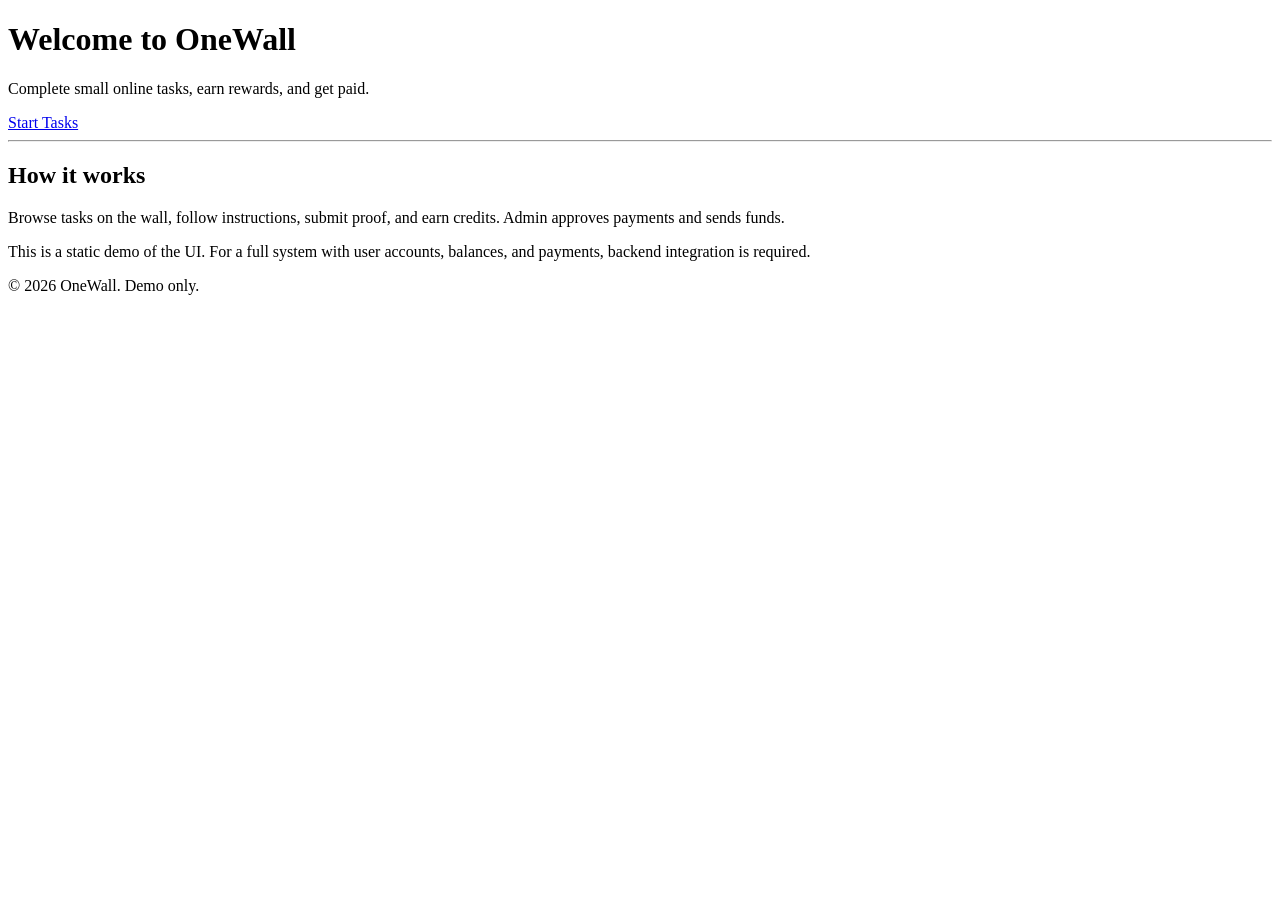
==== index.html @ 2d93a88f "Add initial HTML structure for OneWall landing page" ====
<!DOCTYPE html>
<html lang="en">
<head>
<meta charset="UTF-8">
<meta name="viewport" content="width=device-width, initial-scale=1.0">
<title>OneWall - Micro Tasks</title>
<link rel="stylesheet" href="styles.css">
</head>
<body>

<div class="container">
  <div class="landing-hero">
    <h1>Welcome to OneWall</h1>
    <p>Complete small online tasks, earn rewards, and get paid.</p>
    <!-- Link to user task wall -->
    <a href="tasks.html" class="btn-main">Start Tasks</a>
  </div>

  <hr>

  <h2>How it works</h2>
  <p>
    Browse tasks on the wall, follow instructions, submit proof, and earn credits. Admin approves payments and sends funds.
  </p>
  <p>
    This is a static demo of the UI. For a full system with user accounts, balances, and payments, backend integration is required.
  </p>

  <div class="footer">
    &copy; 2026 OneWall. Demo only.
  </div>
</div>

</body>
</html>
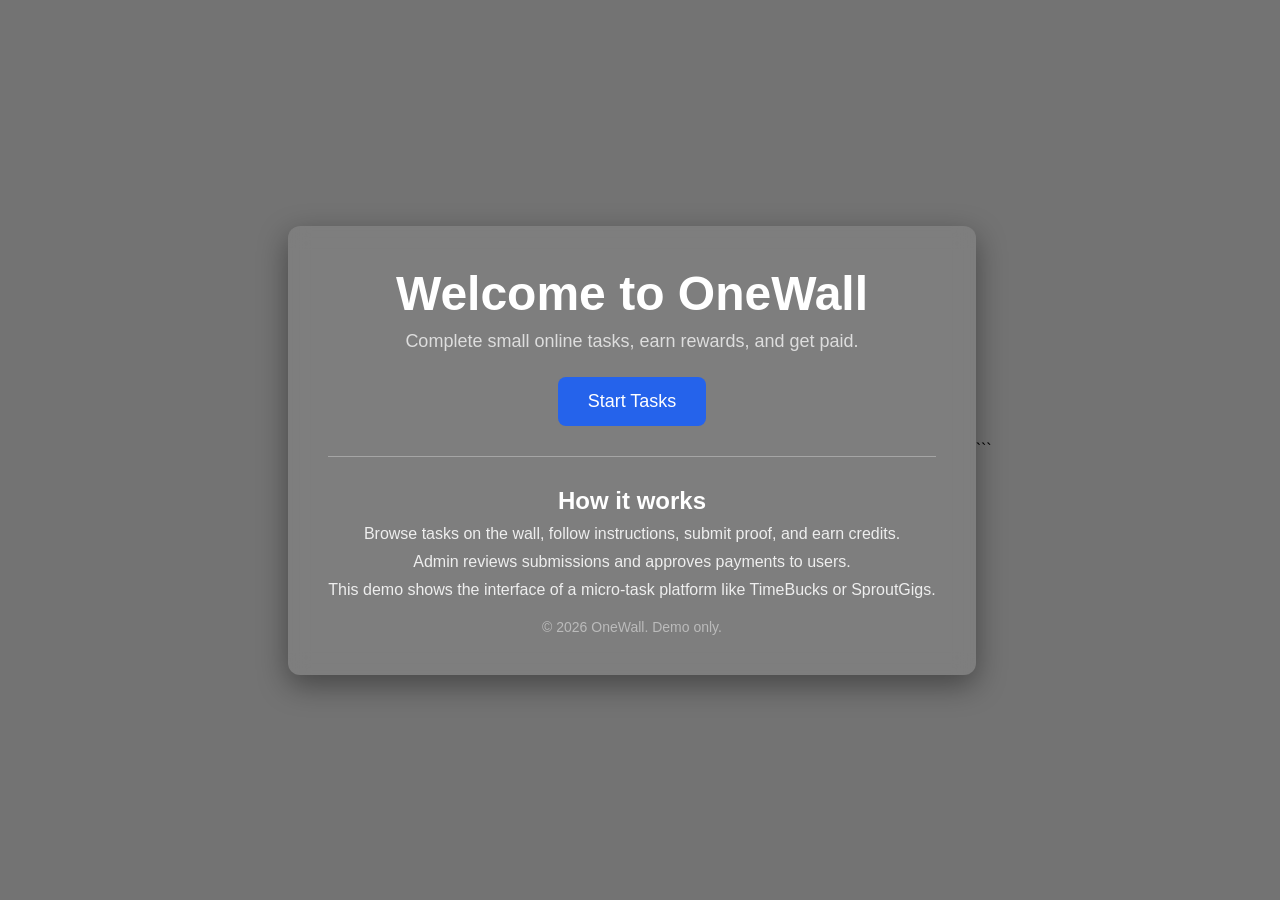
==== commit aa68f703: "Revise landing hero and how it works sections Updated the landing hero section and improved content " ====
--- a/index.html
+++ b/index.html
@@ -3,33 +3,204 @@
 <head>
 <meta charset="UTF-8">
 <meta name="viewport" content="width=device-width, initial-scale=1.0">
+
 <title>OneWall - Micro Tasks</title>
-<link rel="stylesheet" href="styles.css">
+
+<style>
+
+*{
+margin:0;
+padding:0;
+box-sizing:border-box;
+font-family:Arial, Helvetica, sans-serif;
+}
+
+/* Background */
+
+body{
+height:100vh;
+display:flex;
+align-items:center;
+justify-content:center;
+background-image:url("https://images.unsplash.com/photo-1551288049-bebda4e38f71");
+background-size:cover;
+background-position:center;
+background-attachment:fixed;
+}
+
+/* Dark overlay */
+
+body::before{
+content:"";
+position:fixed;
+top:0;
+left:0;
+width:100%;
+height:100%;
+background:rgba(0,0,0,0.55);
+z-index:-1;
+}
+
+/* Container */
+
+.container{
+max-width:900px;
+padding:40px;
+text-align:center;
+color:white;
+background:rgba(255,255,255,0.08);
+backdrop-filter:blur(10px);
+border-radius:12px;
+box-shadow:0 10px 30px rgba(0,0,0,0.4);
+animation:fadeIn 1.5s;
+}
+
+/* Hero */
+
+.landing-hero h1{
+font-size:48px;
+margin-bottom:10px;
+}
+
+.landing-hero p{
+font-size:18px;
+margin-bottom:25px;
+color:#ddd;
+}
+
+/* Button */
+
+.btn-main{
+display:inline-block;
+padding:14px 30px;
+background:#2563eb;
+color:white;
+text-decoration:none;
+border-radius:8px;
+font-size:18px;
+transition:0.3s;
+}
+
+.btn-main:hover{
+background:#1d4ed8;
+transform:scale(1.05);
+box-shadow:0 8px 20px rgba(0,0,0,0.4);
+}
+
+/* Divider */
+
+hr{
+margin:30px 0;
+border:none;
+border-top:1px solid rgba(255,255,255,0.3);
+}
+
+/* How it works */
+
+h2{
+margin-bottom:10px;
+}
+
+p{
+margin-bottom:10px;
+color:#eee;
+}
+
+/* Footer */
+
+.footer{
+margin-top:20px;
+font-size:14px;
+color:#bbb;
+}
+
+/* Animation */
+
+@keyframes fadeIn{
+from{
+opacity:0;
+transform:translateY(30px);
+}
+to{
+opacity:1;
+transform:translateY(0);
+}
+}
+
+/* Responsive */
+
+@media(max-width:700px){
+
+.landing-hero h1{
+font-size:34px;
+}
+
+.container{
+margin:20px;
+padding:25px;
+}
+
+}
+
+</style>
 </head>
+
 <body>
 
 <div class="container">
-  <div class="landing-hero">
-    <h1>Welcome to OneWall</h1>
-    <p>Complete small online tasks, earn rewards, and get paid.</p>
-    <!-- Link to user task wall -->
-    <a href="tasks.html" class="btn-main">Start Tasks</a>
-  </div>
-
-  <hr>
-
-  <h2>How it works</h2>
-  <p>
-    Browse tasks on the wall, follow instructions, submit proof, and earn credits. Admin approves payments and sends funds.
-  </p>
-  <p>
-    This is a static demo of the UI. For a full system with user accounts, balances, and payments, backend integration is required.
-  </p>
-
-  <div class="footer">
-    &copy; 2026 OneWall. Demo only.
-  </div>
+
+<div class="landing-hero">
+
+<h1>Welcome to OneWall</h1>
+
+<p>Complete small online tasks, earn rewards, and get paid.</p>
+
+<a href="tasks.html" class="btn-main">Start Tasks</a>
+
 </div>
+
+<hr>
+
+<h2>How it works</h2>
+
+<p>
+Browse tasks on the wall, follow instructions, submit proof, and earn credits.
+</p>
+
+<p>
+Admin reviews submissions and approves payments to users.
+</p>
+
+<p>
+This demo shows the interface of a micro-task platform like TimeBucks or SproutGigs.
+</p>
+
+<div class="footer">
+© 2026 OneWall. Demo only.
+</div>
+
+</div>
+
+<script>
+
+/* Simple welcome animation */
+
+window.addEventListener("load",function(){
+
+document.querySelector(".container").style.opacity="1";
+
+});
+
+/* Button click effect */
+
+document.querySelector(".btn-main").addEventListener("click",function(){
+
+this.innerText="Loading Tasks...";
+
+});
+
+</script>
 
 </body>
 </html>
+```
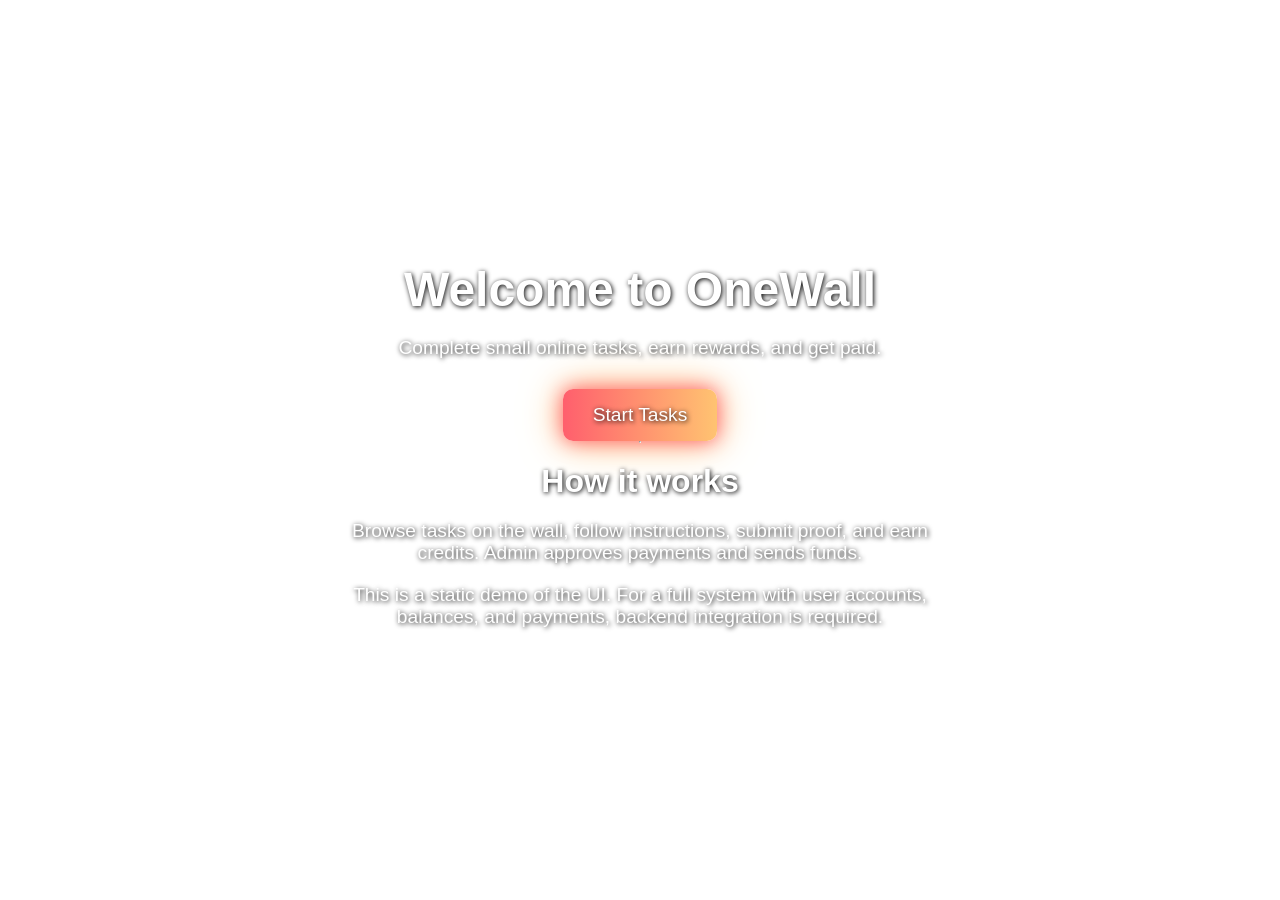
==== commit 81484a67: "Refactor HTML and CSS for landing page" ====
--- a/index.html
+++ b/index.html
@@ -3,204 +3,121 @@
 <head>
 <meta charset="UTF-8">
 <meta name="viewport" content="width=device-width, initial-scale=1.0">
+<title>OneWall - Micro Tasks</title>
+<style>
+  /* Reset and basic styles */
+  * { margin:0; padding:0; box-sizing:border-box; font-family: Arial, sans-serif; }
+  html, body { height:100%; overflow:hidden; }
 
-<title>OneWall - Micro Tasks</title>
+  /* Container */
+  .container {
+    display:flex;
+    flex-direction:column;
+    align-items:center;
+    justify-content:center;
+    text-align:center;
+    height:100%;
+    padding:20px;
+    color:#fff;
+    text-shadow: 1px 1px 5px #000;
+    transition: background 1s ease;
+  }
 
-<style>
+  h1 {
+    font-size:3em;
+    margin-bottom:10px;
+    animation: neonColor 3s infinite alternate;
+  }
 
-*{
-margin:0;
-padding:0;
-box-sizing:border-box;
-font-family:Arial, Helvetica, sans-serif;
-}
+  h2 { font-size:2em; margin:20px 0 10px; animation: neonColor 3s infinite alternate-reverse; }
 
-/* Background */
+  p { font-size:1.2em; margin:10px 0; max-width:600px; }
 
-body{
-height:100vh;
-display:flex;
-align-items:center;
-justify-content:center;
-background-image:url("https://images.unsplash.com/photo-1551288049-bebda4e38f71");
-background-size:cover;
-background-position:center;
-background-attachment:fixed;
-}
+  .btn-main {
+    display:inline-block;
+    padding:15px 30px;
+    font-size:1.2em;
+    margin-top:20px;
+    background:linear-gradient(90deg, #ff5f6d, #ffc371);
+    color:#fff;
+    text-decoration:none;
+    border-radius:10px;
+    box-shadow: 0 0 20px #ff5f6d, 0 0 40px #ffc371;
+    animation: neonBtn 2s infinite alternate;
+    transition: transform 0.3s;
+  }
+  .btn-main:hover { transform: scale(1.1); }
 
-/* Dark overlay */
+  .footer {
+    position:absolute;
+    bottom:10px;
+    font-size:0.9em;
+    text-shadow: none;
+  }
 
-body::before{
-content:"";
-position:fixed;
-top:0;
-left:0;
-width:100%;
-height:100%;
-background:rgba(0,0,0,0.55);
-z-index:-1;
-}
+  /* Neon color animation */
+  @keyframes neonColor {
+    0% { color: #ff6ec7; }
+    25% { color: #00ffff; }
+    50% { color: #ffff00; }
+    75% { color: #ff00ff; }
+    100% { color: #ff6ec7; }
+  }
 
-/* Container */
-
-.container{
-max-width:900px;
-padding:40px;
-text-align:center;
-color:white;
-background:rgba(255,255,255,0.08);
-backdrop-filter:blur(10px);
-border-radius:12px;
-box-shadow:0 10px 30px rgba(0,0,0,0.4);
-animation:fadeIn 1.5s;
-}
-
-/* Hero */
-
-.landing-hero h1{
-font-size:48px;
-margin-bottom:10px;
-}
-
-.landing-hero p{
-font-size:18px;
-margin-bottom:25px;
-color:#ddd;
-}
-
-/* Button */
-
-.btn-main{
-display:inline-block;
-padding:14px 30px;
-background:#2563eb;
-color:white;
-text-decoration:none;
-border-radius:8px;
-font-size:18px;
-transition:0.3s;
-}
-
-.btn-main:hover{
-background:#1d4ed8;
-transform:scale(1.05);
-box-shadow:0 8px 20px rgba(0,0,0,0.4);
-}
-
-/* Divider */
-
-hr{
-margin:30px 0;
-border:none;
-border-top:1px solid rgba(255,255,255,0.3);
-}
-
-/* How it works */
-
-h2{
-margin-bottom:10px;
-}
-
-p{
-margin-bottom:10px;
-color:#eee;
-}
-
-/* Footer */
-
-.footer{
-margin-top:20px;
-font-size:14px;
-color:#bbb;
-}
-
-/* Animation */
-
-@keyframes fadeIn{
-from{
-opacity:0;
-transform:translateY(30px);
-}
-to{
-opacity:1;
-transform:translateY(0);
-}
-}
-
-/* Responsive */
-
-@media(max-width:700px){
-
-.landing-hero h1{
-font-size:34px;
-}
-
-.container{
-margin:20px;
-padding:25px;
-}
-
-}
-
+  @keyframes neonBtn {
+    0% { box-shadow: 0 0 10px #ff5f6d, 0 0 20px #ffc371; }
+    50% { box-shadow: 0 0 20px #00ffff, 0 0 40px #ff00ff; }
+    100% { box-shadow: 0 0 10px #ff5f6d, 0 0 20px #ffc371; }
+  }
 </style>
 </head>
-
 <body>
 
-<div class="container">
+<div class="container" id="landing">
+  <h1>Welcome to OneWall</h1>
+  <p>Complete small online tasks, earn rewards, and get paid.</p>
+  <a href="tasks.html" class="btn-main">Start Tasks</a>
 
-<div class="landing-hero">
+  <hr>
 
-<h1>Welcome to OneWall</h1>
+  <h2>How it works</h2>
+  <p>Browse tasks on the wall, follow instructions, submit proof, and earn credits. Admin approves payments and sends funds.</p>
+  <p>This is a static demo of the UI. For a full system with user accounts, balances, and payments, backend integration is required.</p>
 
-<p>Complete small online tasks, earn rewards, and get paid.</p>
-
-<a href="tasks.html" class="btn-main">Start Tasks</a>
-
-</div>
-
-<hr>
-
-<h2>How it works</h2>
-
-<p>
-Browse tasks on the wall, follow instructions, submit proof, and earn credits.
-</p>
-
-<p>
-Admin reviews submissions and approves payments to users.
-</p>
-
-<p>
-This demo shows the interface of a micro-task platform like TimeBucks or SproutGigs.
-</p>
-
-<div class="footer">
-© 2026 OneWall. Demo only.
-</div>
-
+  <div class="footer">&copy; 2026 OneWall.</div>
 </div>
 
 <script>
+  // ===== Random background images =====
+  const backgrounds = [
+    'https://source.unsplash.com/1600x900/?technology',
+    'https://source.unsplash.com/1600x900/?abstract,colors',
+    'https://source.unsplash.com/1600x900/?neon',
+    'https://source.unsplash.com/1600x900/?digital',
+    'https://source.unsplash.com/1600x900/?pattern'
+  ];
+  const container = document.getElementById('landing');
 
-/* Simple welcome animation */
+  function changeBackground() {
+    const index = Math.floor(Math.random() * backgrounds.length);
+    container.style.backgroundImage = `url(${backgrounds[index]})`;
+    container.style.backgroundSize = 'cover';
+    container.style.backgroundPosition = 'center';
+  }
 
-window.addEventListener("load",function(){
+  changeBackground();
+  setInterval(changeBackground, 8000); // change every 8 seconds
 
-document.querySelector(".container").style.opacity="1";
+  // ===== Redirect if user not logged in =====
+  // Simulated check. Replace with real login check
+  const userLoggedIn = false; // change to true if user is logged in
 
-});
-
-/* Button click effect */
-
-document.querySelector(".btn-main").addEventListener("click",function(){
-
-this.innerText="Loading Tasks...";
-
-});
-
+  if (!userLoggedIn) {
+    setTimeout(() => {
+      window.location.href = 'login.html'; // redirect to login page
+    }, 2000); // 2 sec delay to show landing
+  }
 </script>
 
 </body>
 </html>
-```
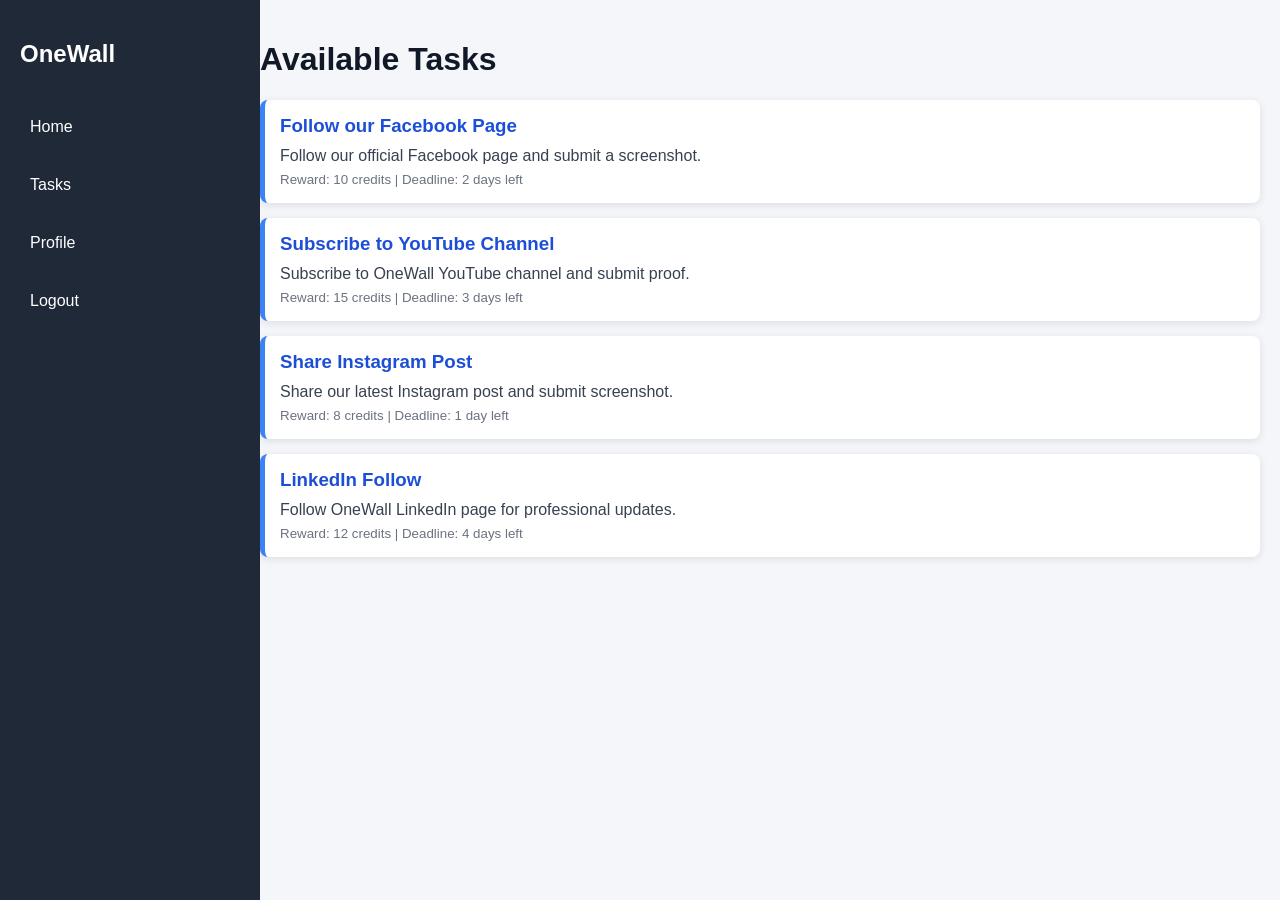
==== commit 82a660da: "Update HTML structure and styles for OneWall" ====
--- a/index.html
+++ b/index.html
@@ -3,120 +3,168 @@
 <head>
 <meta charset="UTF-8">
 <meta name="viewport" content="width=device-width, initial-scale=1.0">
-<title>OneWall - Micro Tasks</title>
+<title>OneWall - Tasks</title>
 <style>
-  /* Reset and basic styles */
-  * { margin:0; padding:0; box-sizing:border-box; font-family: Arial, sans-serif; }
-  html, body { height:100%; overflow:hidden; }
+body{
+  margin:0;
+  font-family:Arial, Helvetica, sans-serif;
+  background:#f4f6f9;
+  display:flex;
+}
 
-  /* Container */
-  .container {
-    display:flex;
-    flex-direction:column;
-    align-items:center;
-    justify-content:center;
-    text-align:center;
-    height:100%;
-    padding:20px;
-    color:#fff;
-    text-shadow: 1px 1px 5px #000;
-    transition: background 1s ease;
-  }
+/* Sidebar */
+.sidebar{
+  width:220px;
+  height:100vh;
+  background:#1f2937;
+  color:white;
+  position:fixed;
+  padding:20px;
+  display:flex;
+  flex-direction:column;
+}
 
-  h1 {
-    font-size:3em;
-    margin-bottom:10px;
-    animation: neonColor 3s infinite alternate;
-  }
+.sidebar h2{
+  margin-bottom:30px;
+}
 
-  h2 { font-size:2em; margin:20px 0 10px; animation: neonColor 3s infinite alternate-reverse; }
+.sidebar a{
+  display:block;
+  color:white;
+  text-decoration:none;
+  margin:10px 0;
+  padding:10px;
+  border-radius:6px;
+  transition: 0.3s;
+}
 
-  p { font-size:1.2em; margin:10px 0; max-width:600px; }
+.sidebar a:hover{
+  background:#3b82f6;
+}
 
-  .btn-main {
-    display:inline-block;
-    padding:15px 30px;
-    font-size:1.2em;
-    margin-top:20px;
-    background:linear-gradient(90deg, #ff5f6d, #ffc371);
-    color:#fff;
-    text-decoration:none;
-    border-radius:10px;
-    box-shadow: 0 0 20px #ff5f6d, 0 0 40px #ffc371;
-    animation: neonBtn 2s infinite alternate;
-    transition: transform 0.3s;
-  }
-  .btn-main:hover { transform: scale(1.1); }
+/* Main content */
+.main{
+  margin-left:240px;
+  padding:20px;
+  flex:1;
+}
 
-  .footer {
-    position:absolute;
-    bottom:10px;
-    font-size:0.9em;
-    text-shadow: none;
-  }
+h1{
+  color:#111827;
+}
 
-  /* Neon color animation */
-  @keyframes neonColor {
-    0% { color: #ff6ec7; }
-    25% { color: #00ffff; }
-    50% { color: #ffff00; }
-    75% { color: #ff00ff; }
-    100% { color: #ff6ec7; }
-  }
+.task-feed{
+  display:flex;
+  flex-direction:column;
+  gap:15px;
+  margin-top:20px;
+}
 
-  @keyframes neonBtn {
-    0% { box-shadow: 0 0 10px #ff5f6d, 0 0 20px #ffc371; }
-    50% { box-shadow: 0 0 20px #00ffff, 0 0 40px #ff00ff; }
-    100% { box-shadow: 0 0 10px #ff5f6d, 0 0 20px #ffc371; }
-  }
+.task-card{
+  background:white;
+  border-left:5px solid #3b82f6;
+  padding:15px;
+  border-radius:8px;
+  box-shadow: 0 2px 8px rgba(0,0,0,0.1);
+  transition: transform 0.3s, box-shadow 0.3s;
+}
+
+.task-card:hover{
+  transform: translateY(-3px);
+  box-shadow:0 5px 15px rgba(0,0,0,0.2);
+}
+
+.task-card h3{
+  margin:0 0 10px 0;
+  color:#1d4ed8;
+}
+
+.task-card p{
+  margin:5px 0;
+  color:#374151;
+}
+
+.task-card small{
+  color:#6b7280;
+}
 </style>
 </head>
 <body>
 
-<div class="container" id="landing">
-  <h1>Welcome to OneWall</h1>
-  <p>Complete small online tasks, earn rewards, and get paid.</p>
-  <a href="tasks.html" class="btn-main">Start Tasks</a>
+<div class="sidebar">
+  <h2>OneWall</h2>
+  <a href="index.html">Home</a>
+  <a href="tasks.html">Tasks</a>
+  <a href="profile.html">Profile</a>
+  <a href="logout.html">Logout</a>
+</div>
 
-  <hr>
-
-  <h2>How it works</h2>
-  <p>Browse tasks on the wall, follow instructions, submit proof, and earn credits. Admin approves payments and sends funds.</p>
-  <p>This is a static demo of the UI. For a full system with user accounts, balances, and payments, backend integration is required.</p>
-
-  <div class="footer">&copy; 2026 OneWall.</div>
+<div class="main">
+  <h1>Available Tasks</h1>
+  <div class="task-feed" id="taskFeed">
+    <!-- Tasks will be dynamically inserted here -->
+  </div>
 </div>
 
 <script>
-  // ===== Random background images =====
-  const backgrounds = [
-    'https://source.unsplash.com/1600x900/?technology',
-    'https://source.unsplash.com/1600x900/?abstract,colors',
-    'https://source.unsplash.com/1600x900/?neon',
-    'https://source.unsplash.com/1600x900/?digital',
-    'https://source.unsplash.com/1600x900/?pattern'
+  // ===== Simulated real-time admin task feed =====
+  // Replace this array with backend API fetch in real deployment
+  const tasks = [
+    {
+      title: "Follow our Facebook Page",
+      description: "Follow our official Facebook page and submit a screenshot.",
+      reward: "10 credits",
+      deadline: "2 days left"
+    },
+    {
+      title: "Subscribe to YouTube Channel",
+      description: "Subscribe to OneWall YouTube channel and submit proof.",
+      reward: "15 credits",
+      deadline: "3 days left"
+    },
+    {
+      title: "Share Instagram Post",
+      description: "Share our latest Instagram post and submit screenshot.",
+      reward: "8 credits",
+      deadline: "1 day left"
+    },
+    {
+      title: "LinkedIn Follow",
+      description: "Follow OneWall LinkedIn page for professional updates.",
+      reward: "12 credits",
+      deadline: "4 days left"
+    }
   ];
-  const container = document.getElementById('landing');
 
-  function changeBackground() {
-    const index = Math.floor(Math.random() * backgrounds.length);
-    container.style.backgroundImage = `url(${backgrounds[index]})`;
-    container.style.backgroundSize = 'cover';
-    container.style.backgroundPosition = 'center';
+  const taskFeed = document.getElementById('taskFeed');
+
+  function displayTasks(){
+    taskFeed.innerHTML = ""; // clear first
+    tasks.forEach(task => {
+      const div = document.createElement('div');
+      div.className = 'task-card';
+      div.innerHTML = `
+        <h3>${task.title}</h3>
+        <p>${task.description}</p>
+        <small>Reward: ${task.reward} | Deadline: ${task.deadline}</small>
+      `;
+      taskFeed.appendChild(div);
+    });
   }
 
-  changeBackground();
-  setInterval(changeBackground, 8000); // change every 8 seconds
+  displayTasks();
 
-  // ===== Redirect if user not logged in =====
-  // Simulated check. Replace with real login check
-  const userLoggedIn = false; // change to true if user is logged in
-
-  if (!userLoggedIn) {
-    setTimeout(() => {
-      window.location.href = 'login.html'; // redirect to login page
-    }, 2000); // 2 sec delay to show landing
-  }
+  // ===== Optional: simulate admin posting new tasks every 10 sec =====
+  setInterval(() => {
+    const newTask = {
+      title: "New Task #" + Math.floor(Math.random()*100),
+      description: "Complete this new task and submit proof.",
+      reward: (5 + Math.floor(Math.random()*15)) + " credits",
+      deadline: (1 + Math.floor(Math.random()*5)) + " days left"
+    };
+    tasks.unshift(newTask); // add to top
+    displayTasks();
+  }, 10000);
 </script>
 
 </body>
